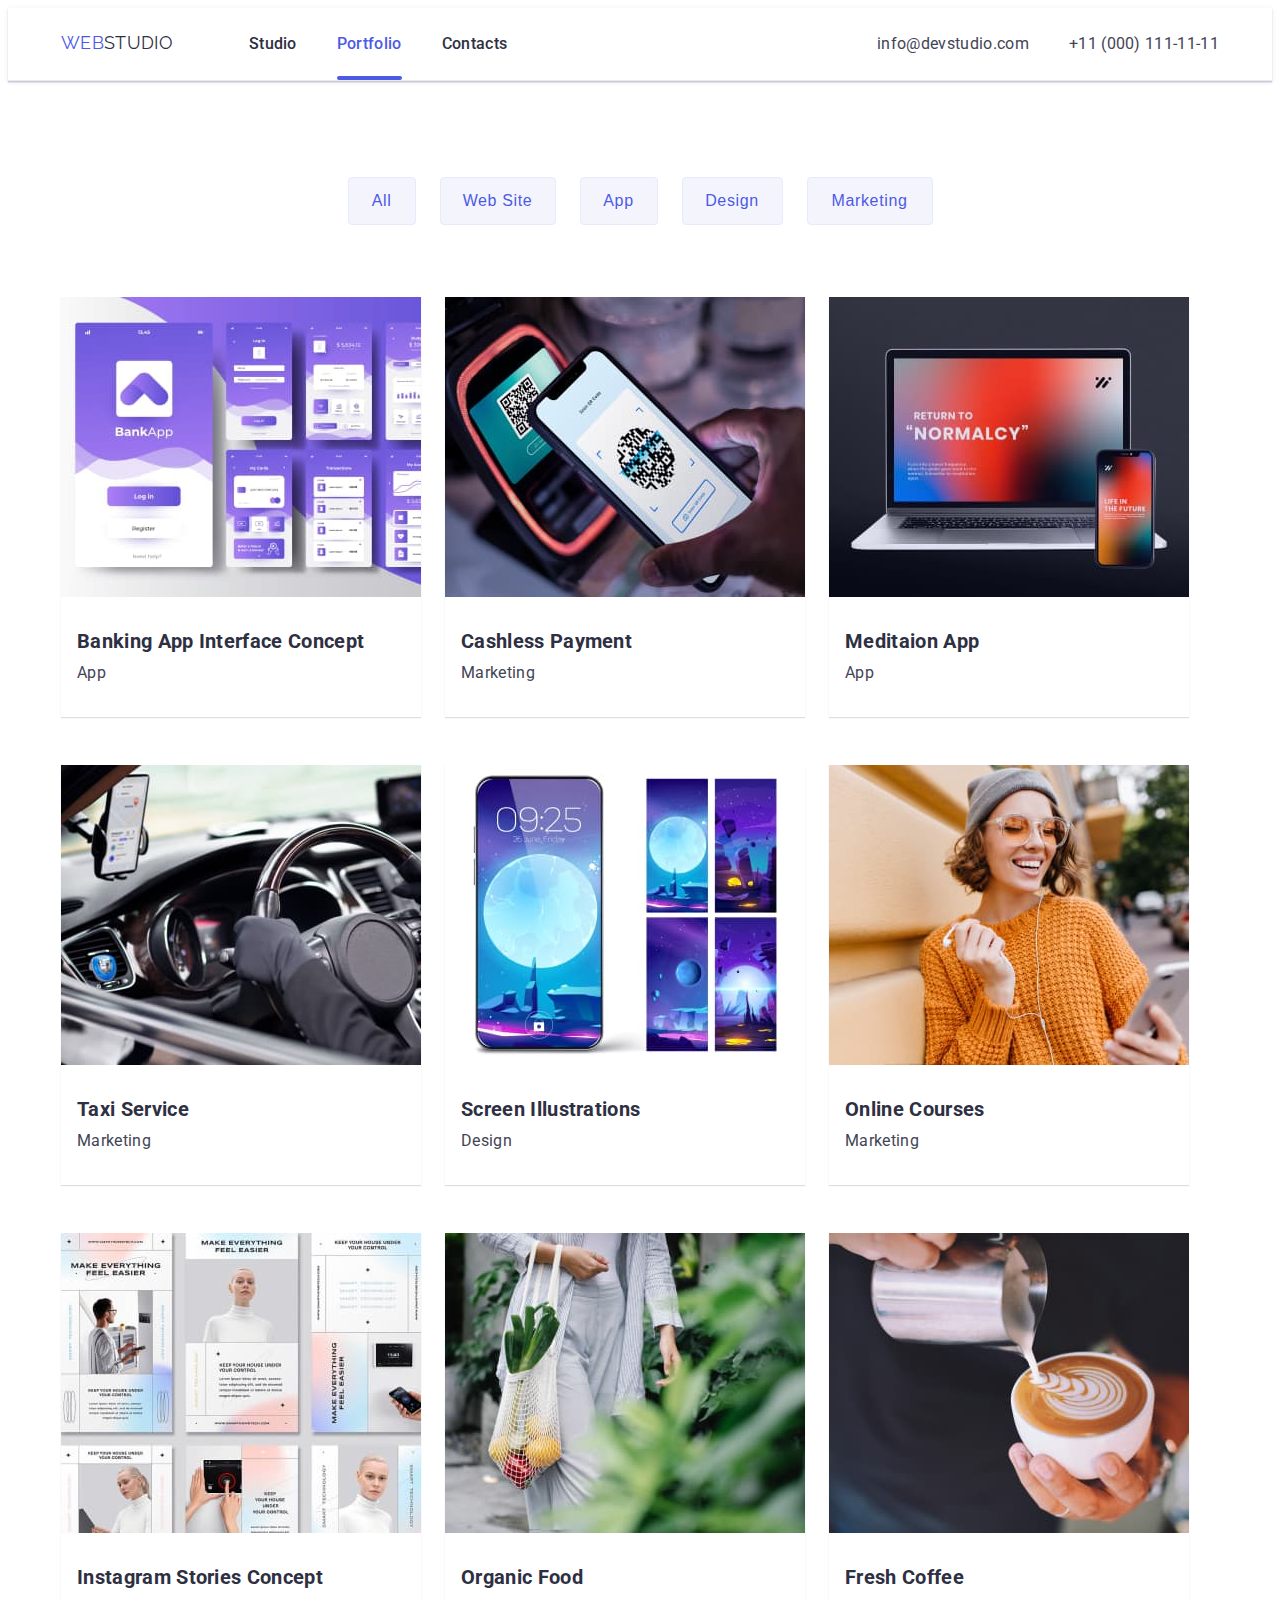
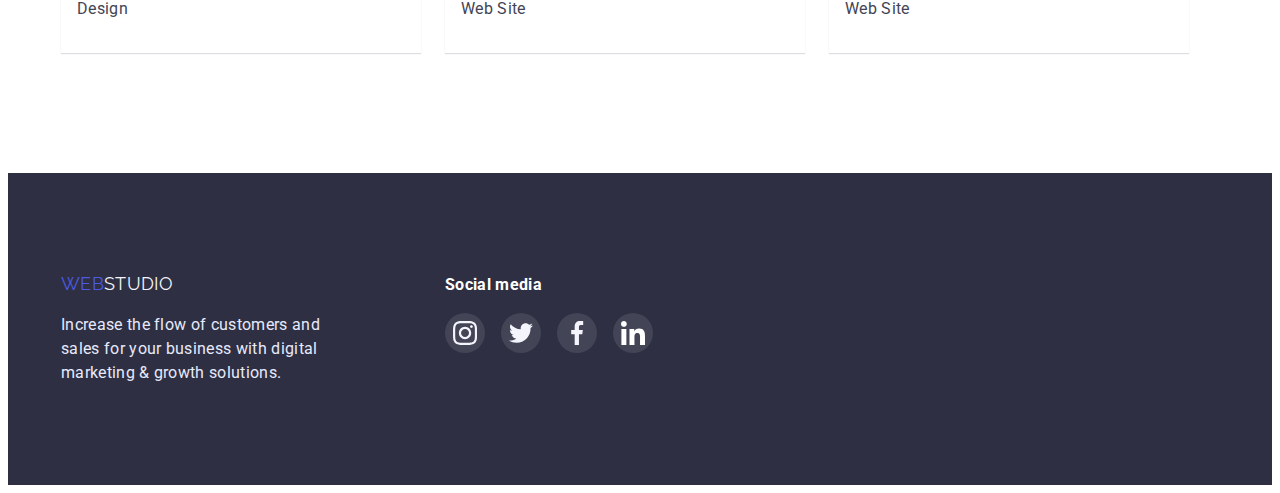
==== portfolio.html @ 6ad034c5 "Initial commit" ====
<!DOCTYPE html>
<html lang="en">
  <head>
    <meta charset="UTF-8" />
    <meta http-equiv="X-UA-Compatible" content="IE=edge" />
    <meta name="viewport" content="width=device-width, initial-scale=1.0" />
    <title>Porfolio</title>
    <link rel="preconnect" href="https://fonts.googleapis.com" />
    <link rel="preconnect" href="https://fonts.gstatic.com" crossorigin />
    <link
      href="https://fonts.googleapis.com/css2?family=Raleway:wght@800&family=Roboto:wght@400;500;700;900&display=swap"
      rel="stylesheet"
    />
    <link
      rel="stylesheet"
      href="https://cdnjs.cloudflare.com/ajax/libs/modern-normalize/1.1.0/modern-normalize.min.css"
      integrity="sha512-wpPYUAdjBVSE4KJnH1VR1HeZfpl1ub8YT/NKx4PuQ5NmX2tKuGu6U/JRp5y+Y8XG2tV+wKQpNHVUX03MfMFn9Q=="
      crossorigin="anonymous"
      referrerpolicy="no-referrer"
    />
    <link rel="stylesheet" href="./css/styles.css" />
  </head>

  <body>
    <!--=========ШАПКА==========-->

    <header class="header">
      <div class="container header-container">
        <nav class="flex-nav">
          <a class="logo" href="./index.html"
            ><span class="web">Web</span><span class="studio">Studio</span></a
          >
          <ul class="menu-link">
            <li class="nav-item">
              <a class="nav-link" href="./index.html">Studio</a>
            </li>
            <li class="nav-item">
              <a class="nav-link current" href="./portfolio.html">Portfolio</a>
            </li>
            <li class="nav-item">
              <a class="nav-link" href="">Contacts</a>
            </li>
          </ul>
        </nav>
        <address class="address">
          <ul class="address-container">
            <li class="contact-mail">
              <a class="contact-link" href="mailto:info@devstudio.com"
                >info@devstudio.com</a
              >
            </li>
            <li class="contact-phone">
              <a class="contact" href="tel:+110001111111"
                >+11 (000) 111-11-11</a
              >
            </li>
          </ul>
        </address>
      </div>
    </header>
    <main>
      <section class="buttons">
        <div class="container">
          <h1 class="visually-hidden">filter</h1>
          <ul class="portfolio-buttons">
            <li>
              <button type="button" class="all-btn all-btn-1">All</button>
            </li>
            <li>
              <button type="button" class="all-btn all-btn-2">Web Site</button>
            </li>
            <li>
              <button type="button" class="all-btn all-btn-3">App</button>
            </li>
            <li>
              <button type="button" class="all-btn all-btn-4">Design</button>
            </li>
            <li>
              <button type="button" class="all-btn all-btn-5">Marketing</button>
            </li>
          </ul>
          <h2 class="visually-hidden">all-device</h2>
          <ul class="work-portfolio">
            <li class="portfolio-box">
              <a class="portfolio-link thumb-link" href="">
                <div class="thumb">
                  <img
                    class="portfolio-img"
                    src="./images/img-portfolio/img.jpg"
                    alt="banking-app"
                    width="360"
                    height="300"
                  />
                  <div class="overlay">
                    <p class="overlay-content">
                      Lorem ipsum dolor sit amet consectetur adipisicing elit.
                      Tempore impedit molestias expedita cupiditate nulla aut
                      reprehenderit ratione error enim, recusandae voluptates
                      nihil natus fuga ab facere illo atque illum esse cum,
                      nobis ex, placeat aliquam repudiandae in. Libero, vero
                      delectus!
                    </p>
                  </div>
                </div>
                <div class="portfolio-title">
                  <h3>Banking App Interface Concept</h3>
                  <p>App</p>
                </div>
              </a>
            </li>
            <li class="portfolio-box">
              <a class="portfolio-link thumb-link" href="">
                <div class="thumb">
                  <img
                    src="./images/img-portfolio/img-1.jpg"
                    alt="apple-pay"
                    width="360"
                    height="300"
                  />
                  <div class="overlay">
                    <p class="overlay-content">
                      Lorem ipsum dolor sit amet consectetur adipisicing elit.
                      Tempore impedit molestias expedita cupiditate nulla aut
                      reprehenderit ratione error enim, recusandae voluptates
                      nihil natus fuga ab facere illo atque illum esse cum,
                      nobis ex, placeat aliquam repudiandae in. Libero, vero
                      delectus!
                    </p>
                  </div>
                </div>
                <div class="portfolio-title">
                  <h3>Cashless Payment</h3>
                  <p>Marketing</p>
                </div>
              </a>
            </li>
            <li class="portfolio-box">
              <a class="portfolio-link thumb-link" href="">
                <div class="thumb">
                  <img
                    src="./images/img-portfolio/img-2.jpg"
                    alt="for-mac-iphone"
                    width="360"
                    height="300"
                  />
                  <div class="overlay">
                    <p class="overlay-content">
                      Lorem ipsum dolor sit amet consectetur adipisicing elit.
                      Tempore impedit molestias expedita cupiditate nulla aut
                      reprehenderit ratione error enim, recusandae voluptates
                      nihil natus fuga ab facere illo atque illum esse cum,
                      nobis ex, placeat aliquam repudiandae in. Libero, vero
                      delectus!
                    </p>
                  </div>
                </div>
                <div class="portfolio-title">
                  <h3>Meditaion App</h3>
                  <p>App</p>
                </div>
              </a>
            </li>
            <li class="portfolio-box">
              <a class="portfolio-link thumb-link" href="">
                <div class="thumb">
                  <img
                    src="./images/img-portfolio/img-3.jpg"
                    alt="taxi-service"
                    width="360"
                    height="300"
                  />
                  <div class="overlay">
                    <p class="overlay-content">
                      Lorem ipsum dolor sit amet consectetur adipisicing elit.
                      Tempore impedit molestias expedita cupiditate nulla aut
                      reprehenderit ratione error enim, recusandae voluptates
                      nihil natus fuga ab facere illo atque illum esse cum,
                      nobis ex, placeat aliquam repudiandae in. Libero, vero
                      delectus!
                    </p>
                  </div>
                </div>
                <div class="portfolio-title">
                  <h3>Taxi Service</h3>
                  <p>Marketing</p>
                </div>
              </a>
            </li>
            <li class="portfolio-box">
              <a class="portfolio-link thumb-link" href="">
                <div class="thumb">
                  <img
                    src="./images/img-portfolio/img-4.jpg"
                    alt="screenshot"
                    width="360"
                    height="300"
                  />
                  <div class="overlay">
                    <p class="overlay-content">
                      Lorem ipsum dolor sit amet consectetur adipisicing elit.
                      Tempore impedit molestias expedita cupiditate nulla aut
                      reprehenderit ratione error enim, recusandae voluptates
                      nihil natus fuga ab facere illo atque illum esse cum,
                      nobis ex, placeat aliquam repudiandae in. Libero, vero
                      delectus!
                    </p>
                  </div>
                </div>
                <div class="portfolio-title">
                  <h3>Screen Illustrations</h3>
                  <p>Design</p>
                </div>
              </a>
            </li>
            <li class="portfolio-box">
              <a class="portfolio-link thumb-link" href="">
                <div class="thumb">
                  <img
                    src="./images/img-portfolio/img-5.jpg"
                    alt="girl"
                    width="360"
                    height="300"
                  />
                  <div class="overlay">
                    <p class="overlay-content">
                      Lorem ipsum dolor sit amet consectetur adipisicing elit.
                      Tempore impedit molestias expedita cupiditate nulla aut
                      reprehenderit ratione error enim, recusandae voluptates
                      nihil natus fuga ab facere illo atque illum esse cum,
                      nobis ex, placeat aliquam repudiandae in. Libero, vero
                      delectus!
                    </p>
                  </div>
                </div>
                <div class="portfolio-title">
                  <h3>Online Courses</h3>
                  <p>Marketing</p>
                </div>
              </a>
            </li>
            <li class="portfolio-box">
              <a class="portfolio-link thumb-link" href="">
                <div class="thumb">
                  <img
                    src="./images/img-portfolio/img-6.jpg"
                    alt="instagram"
                    width="360"
                    height="300"
                  />
                  <div class="overlay">
                    <p class="overlay-content">
                      Lorem ipsum dolor sit amet consectetur adipisicing elit.
                      Tempore impedit molestias expedita cupiditate nulla aut
                      reprehenderit ratione error enim, recusandae voluptates
                      nihil natus fuga ab facere illo atque illum esse cum,
                      nobis ex, placeat aliquam repudiandae in. Libero, vero
                      delectus!
                    </p>
                  </div>
                </div>
                <div class="portfolio-title">
                  <h3>Instagram Stories Concept</h3>
                  <p>Design</p>
                </div>
              </a>
            </li>
            <li class="portfolio-box">
              <a class="portfolio-link thumb-link" href="">
                <div class="thumb">
                  <img
                    src="./images/img-portfolio/img-7.jpg"
                    alt="organic-food"
                    width="360"
                    height="300"
                  />
                  <div class="overlay">
                    <p class="overlay-content">
                      Lorem ipsum dolor sit amet consectetur adipisicing elit.
                      Tempore impedit molestias expedita cupiditate nulla aut
                      reprehenderit ratione error enim, recusandae voluptates
                      nihil natus fuga ab facere illo atque illum esse cum,
                      nobis ex, placeat aliquam repudiandae in. Libero, vero
                      delectus!
                    </p>
                  </div>
                </div>
                <div class="portfolio-title">
                  <h3>Organic Food</h3>
                  <p>Web Site</p>
                </div>
              </a>
            </li>
            <li class="portfolio-box">
              <a class="portfolio-link thumb-link" href="">
                <div class="thumb">
                  <img
                    src="./images/img-portfolio/img-8.jpg"
                    alt="coffee"
                    width="360"
                  />
                  <div class="overlay">
                    <p class="overlay-content">
                      Lorem ipsum dolor sit amet consectetur adipisicing elit.
                      Tempore impedit molestias expedita cupiditate nulla aut
                      reprehenderit ratione error enim, recusandae voluptates
                      nihil natus fuga ab facere illo atque illum esse cum,
                      nobis ex, placeat aliquam repudiandae in. Libero, vero
                      delectus!
                    </p>
                  </div>
                </div>
                <div class="portfolio-title">
                  <h3>Fresh Coffee</h3>
                  <p>Web Site</p>
                </div>
              </a>
            </li>
          </ul>
        </div>
      </section>
    </main>
    <footer class="footer-box">
      <div class="container footer-container">
        <div class="footer-item">
          <a class="footer-logo" href="./index.html"
            ><span class="web">Web</span
            ><span class="footer-logo-studio">Studio</span></a
          >
          <p class="footer-text">
            Increase the flow of customers and sales for your business with
            digital marketing & growth solutions.
          </p>
        </div>
        <div class="social-footer">
          <h2>Social media</h2>
          <ul class="footer-icons">
            <li class="item">
              <a class="link" href="">
                <svg class="action">
                  <use href="./images/svg/icons.svg#icon-instagram"></use>
                </svg>
              </a>
            </li>
            <li class="item">
              <a class="link" href="">
                <svg class="action">
                  <use href="./images/svg/icons.svg#icon-twitter"></use>
                </svg>
              </a>
            </li>
            <li class="item">
              <a class="link" href="">
                <svg class="action">
                  <use href="./images/svg/icons.svg#icon-facebook"></use>
                </svg>
              </a>
            </li>
            <li class="item">
              <a class="link" href="">
                <svg class="action">
                  <use href="./images/svg/icons.svg#icon-linkedin"></use>
                </svg>
              </a>
            </li>
          </ul>
        </div>
      </div>
    </footer>
  </body>
</html>
---- css/styles.css ----
/* Titel h1 #2E2F42 */
/* параграфи p #434455 */
/* White #FFFFFF */
/* Buttons #4D5AE5 */
/* Success 1GREEN #31D0AA */
/* Subtle Text #8E8F99 */
/* Accent 1cornflower #E7E9FC */
/* Light 1CLOUD #F4F4FD */
/* Hero background 1GREY #2E2F42 */
/* Focus/Hover button #404BBF */

:root {
  --title-text-color: #2e2f42;
  --paragraph-text-color: #434455;
  --botton-text-color: #4d5ae5;
  --bgc-white-color: #ffffff;
  --studio-white-color: #f4f4fd;
  --focus-btn-color: #404bbf;
}

/* --primary-text-color: #434455;
  --secondary-text-color: #2E2F42;
  --third-text-color: #E7E9FC;
  --primary-bg-color: #fff;
  --second-bg-color: #F4F4FD;
  --accent-color: #4D5AE5;
  --secondary-accent-color: #404BBF;
  --customers-color: #8E8F99; */

body {
  font-family: 'Roboto', sans-serif;
  font-size: 16px;
  line-height: 1.5;
  background-color: var(--bgc-white-color);
  color: var(--paragraph-text-color);
  letter-spacing: 0.02em;
}

h1,
h2,
h3,
h4,
h5,
h6,
p {
  margin: 0px;
}
ul,
ol {
  margin-top: 0;
  margin-bottom: 0;
  padding-left: 0;
  list-style-type: none;
}
button {
  cursor: pointer;
}
img {
  display: block;
  height: auto;
  width: 100%;
}
a {
  text-decoration: none;
  transition-property: color;
  transition-duration: 250ms;
  transition-timing-function: cubic-bezier(0.4, 0, 0.2, 1);
}
::hover {
  transition-property: color;
}

.visually-hidden {
  position: absolute;
  width: 1px;
  height: 1px;
  margin: -1px;
  border: 0;
  padding: 0;
  white-space: nowrap;
  clip-path: inset(100%);
  clip: rect(0 0 0 0);
  overflow: hidden;
}

.container {
  max-width: 1158px;
  margin-right: auto;
  margin-left: auto;
  padding-right: 15px;
  padding-left: 15px;
}

/* =================LOGO==================  */

.logo {
  margin-right: 76px;
}
.web {
  color: var(--botton-text-color);
  font-size: 18px;
  line-height: 1;
  font-family: 'Raleway', sans-serif;
  text-transform: uppercase;
}
.studio {
  color: var(--title-text-color);
  font-size: 18px;
  line-height: 1;
  font-family: 'Raleway', sans-serif;
  text-transform: uppercase;
}

/* =================MENU==================  */

.header {
  border-bottom: 1px solid #e7e9fc;
  box-shadow: 0px 2px 1px rgba(46, 47, 66, 0.08),
    0px 1px 1px rgba(46, 47, 66, 0.16), 0px 1px 6px rgba(46, 47, 66, 0.08);
}
.header-container {
  display: flex;
  align-items: center;
}

.menu-link {
  display: flex;
  align-items: center;
}
.flex-nav {
  display: flex;
  align-items: center;
}
.nav-link {
  position: relative;

  padding: 24px 0;
  display: block;
  font-weight: 500;
  font-style: normal;
  font-size: 16px;
  line-height: 1.5;
  color: var(--title-text-color);
}
.nav-link.current::after {
  content: '';
  position: absolute;
  bottom: 0;
  left: 0;
  width: 100%;
  height: 4px;
  background-color: var(--botton-text-color);
  border-radius: 2px;

  transition-property: background-color;
  animation-duration: 250ms;
  transition-timing-function: cubic-bezier(0.4, 0, 0.2, 1);
}
.nav-link.current {
  color: var(--botton-text-color);
}

.nav-item:not(:last-child) {
  margin-right: 40px;
}

.nav-link:hover,
.nav-link:focus {
  color: var(--botton-text-color);
}
.address-container {
  display: flex;
  align-items: center;
}

.address {
  margin-left: auto;
  font-style: normal;
  font-size: 16px;
  line-height: 1.5;
  color: var(--paragraph-text-color);
}

.contact-mail {
  margin-right: 40px;
  margin-left: auto;
}

.contact-link,
.contact {
  color: var(--paragraph-text-color);

  transition-property: color;
  animation-duration: 250ms;
  transition-timing-function: cubic-bezier(0.4, 0, 0.2, 1);
}
.contact-link:hover,
.contact:hover {
  color: var(--botton-text-color);
}
.contact-link:focus,
.contact:focus {
  color: var(--botton-text-color);
}

/* =================HERO TITLE==================  */

.hero {
  padding: 188px 0;
  background-color: rgba(46, 47, 66, 0.7);
  text-align: center;
}
.hero-img {
  max-width: 1440px;
  margin: 0 auto;
  background-repeat: no-repeat;
  background-size: cover;

  background-image: linear-gradient(
      to top,
      rgba(46, 47, 66, 0.7),
      rgba(46, 47, 66, 0.7)
    ),
    url(../images/img-first-page/people-office-1.png);
}
.hero-title {
  font-weight: 700;
  font-size: 56px;
  line-height: 1.1;
  color: var(--bgc-white-color);

  max-width: 494px;
  margin-right: auto;
  margin-left: auto;
}

.hero-button {
  width: 169px;
  height: 56px;
  border-radius: 4px;
  border: 1px solid transparent;
  box-shadow: 0px 4px 4px rgba(0, 0, 0, 0.15);
  background-color: var(--botton-text-color);
  letter-spacing: 0.04em;

  margin-top: 48px;
  margin-left: auto;
  margin-right: auto;

  transition-property: box-shadow, background-color;
  transition-duration: 250ms;
  transition-timing-function: cubic-bezier(0.4, 0, 0.2, 1);
}

.hero-button:hover,
.hero-button:focus {
  background-color: var(--focus-btn-color);
  color: var(--bgc-white-color);
}

.button-text {
  color: var(--bgc-white-color);
  font-size: 16px;
  line-height: 1.5;
  font-weight: 500;
}
/* =================PRIORITIES==================  */

.priorities {
  padding-top: 120px;
  padding-bottom: 120px;
}
.priorities-list {
  display: flex;
}
.priorities-list .action {
  width: 64px;
  height: 64px;
}
.size-action {
  width: 264px;
  height: 112px;
  margin-bottom: 8px;
  display: flex;
  justify-content: center;
  align-items: center;
  background-color: var(--studio-white-color);
}
.priorities-list .item:not(:last-child) {
  margin-right: 22px;
}

.priorities h3 {
  font-size: 20px;
  line-height: 1.2;
  color: var(--title-text-color);

  margin-bottom: 8px;
}

/* =================WORK TITLE================== */

.work {
  padding-bottom: 120px;
}

.work-title {
  text-transform: capitalize;
  font-weight: 700;
  font-size: 36px;
  line-height: 1.1;
  color: var(--title-text-color);

  margin-bottom: 72px;
  text-align: center;
}
.work-list {
  display: flex;
  justify-content: space-around;
}
.work-list .item:not(:last-child) {
  margin-right: 24px;
}

/* =================TEAM=================  */

.team-section {
  background-color: var(--studio-white-color);
  height: 770px;
  padding-top: 120px;
  padding-bottom: 110px;
}

.team {
  font-weight: 700;
  font-size: 36px;
  line-height: 1.1;
  color: var(--title-text-color);

  text-align: center;
  margin-bottom: 72px;
}
.team-section h3 {
  font-size: 20px;
  line-height: 1.2;
  color: var(--title-text-color);

  margin-bottom: 8px;
}
.team-list {
  display: flex;
  text-align: center;
  justify-content: center;
}
.team-list .item {
  width: 264px;
  height: 428px;
  border-radius: 0px 0px 4px 4px;
  background-color: var(--bgc-white-color);
  box-shadow: 0px 1px 6px rgba(46, 47, 66, 0.08),
    0px 1px 1px rgba(46, 47, 66, 0.16), 0px 2px 1px rgba(46, 47, 66, 0.08);
}
.team-list .item .team-img {
  margin-bottom: 32px;
}
.team-list .item:not(:last-child) {
  margin-right: 24px;
}
.team-list .item p {
  margin-bottom: 8px;
}
.team-icons {
  display: flex;
  justify-content: space-around;
}
.team-list-link {
  width: 40px;
  height: 40px;
}
.team-list-link .link {
  width: 100%;
  height: 100%;
  border-radius: 50%;
  background-color: var(--botton-text-color);

  display: flex;
  justify-content: center;
  align-items: center;

  transition-property: background-color;
  transition-duration: 250ms;
  transition-timing-function: cubic-bezier(0.4, 0, 0.2, 1);
}
.team-icon {
  width: 16px;
  height: 16px;
  fill: #fff;
}
.team-icon:not(:last-child) {
  margin-right: 24px;
}
.team-list-link .link:hover,
.team-list-link .link:focus {
  background-color: var(--focus-btn-color);
}
/* =================COSTOMERS================== */

.costomers {
  display: flex;
  padding-top: 120px;
  padding-bottom: 120px;
}
.costomers h2 {
  margin-bottom: 72px;
  text-align: center;
}
.costomers-list {
  margin: auto;
  display: flex;
  gap: 24px;
}
.costomers-list .item {
  width: 168px;
  height: 88px;
}
.costomers-list .link {
  width: 100%;
  height: 100%;
  border: 1px solid #8e8f99;
  border-radius: 4px;
  fill: #8e8f99;

  display: flex;
  justify-content: center;
  align-items: center;

  transition-property: border, fill;
  transition-duration: 250ms;
  transition-timing-function: cubic-bezier(0.4, 0, 0.2, 1);
}
.costomers-list .action {
  width: 104px;
  height: 56px;
}
.costomers-list .link:hover,
.costomers-list .link:focus {
  border-color: var(--focus-btn-color);
  fill: var(--focus-btn-color);
}

/* =================FOOTER==================  */

.footer-box {
  background-color: var(--title-text-color);
  padding-top: 100px;
  padding-bottom: 100px;
}
.footer-logo-studio {
  color: var(--studio-white-color);
  font-size: 18px;
  line-height: 1.2;
  font-family: 'Raleway', sans-serif;
  text-transform: uppercase;
}
.footer-container {
  display: flex;
}
.footer-item {
  margin-right: 120px;
}

.footer-text {
  width: 264px;
  margin-top: 16px;
  font-size: 16px;
  line-height: 1.5;
  color: #e7e9fc;
}
.social-footer h2 {
  font-size: 16px;
  line-height: 150%; /* 24/16 */
  color: var(--bgc-white-color);
  margin-bottom: 16px;
}
.footer-icons {
  display: flex;
  gap: 16px;
}
.social-footer .item {
  width: 40px;
  height: 40px;
}
.social-footer .action {
  width: 24px;
  height: 24px;
  fill: #fff;
}
.social-footer .link {
  width: 100%;
  height: 100%;
  border-radius: 50px;
  background-color: var(--paragraph-text-color);

  display: flex;
  justify-content: center;
  align-items: center;

  transition-property: background-color;
  transition-duration: 250ms;
  transition-timing-function: cubic-bezier(0.4, 0, 0.2, 1);
}
.social-footer .link:hover,
.social-footer .link:focus {
  background-color: #31d0aa;
}

/* =================PORTFOLIO==================  */

.buttons {
  padding-top: 96px;
  padding-bottom: 120px;
}

.all-btn {
  font-size: 16px;
  font-weight: 500;
  line-height: 1.5;
  color: var(--botton-text-color);
  background-color: var(--studio-white-color);
  border-radius: 4px;
  border: 1px solid #e7e9fc;
  letter-spacing: 0.04em;

  transition-property: background-color, color;
  transition-duration: 250ms;
  transition-timing-function: cubic-bezier(0.4, 0, 0.2, 1);
}

.all-btn:focus,
.all-btn:hover {
  border: 1px solid transparent;
  background-color: var(--focus-btn-color);
  color: var(--bgc-white-color);
  box-shadow: 0px 3px 1px rgba(0, 0, 0, 0.1), 0px 2px 1px rgba(0, 0, 0, 0.08),
    0px 2px 2px rgba(0, 0, 0, 0.12);
}
.portfolio-buttons {
  display: flex;
  justify-content: center;
  margin-bottom: 72px;
  gap: 24px;
}
.all-btn {
  height: 48px;
}
.all-btn-1 {
  width: 68px;
}
.all-btn-2 {
  width: 116px;
}
.all-btn-3 {
  width: 78px;
}
.all-btn-4 {
  width: 101px;
}
.all-btn-5 {
  width: 126px;
}

.work-portfolio h3 {
  font-size: 20px;
  line-height: 1.2;
  margin-bottom: 8px;
  color: var(--title-text-color);
}
.work-portfolio {
  display: flex;
  flex-wrap: wrap;
}
.portfolio-box {
  margin-right: 24px;
  box-shadow: 0px 1px 1px 0px rgba(46, 47, 66, 0.16);
}
.portfolio-title p {
  color: var(--paragraph-text-color);
}
.portfolio-box:nth-child(-n + 6) {
  margin-bottom: 48px;
}
.portfolio-box:nth-child(3n) {
  margin-right: 0;
}
.portfolio-link {
  display: block;
  transition-property: box-shadow;
  transition-duration: 250ms;
  transition-timing-function: cubic-bezier(0.4, 0, 0.2, 1);
}
.portfolio-link:hover,
.portfolio-link:focus {
  box-shadow: 0px 1px 6px rgba(46, 47, 66, 0.08),
    0px 1px 1px rgba(46, 47, 66, 0.16), 0px 2px 1px rgba(46, 47, 66, 0.08);
}
.portfolio-title {
  padding-top: 32px;
  padding-bottom: 32px;
  padding-left: 16px;
}

/* ===================OVERLAY================== */

.thumb {
  position: relative;
  overflow: hidden;
}
.overlay-content {
  position: absolute;
  top: 0;
  left: 0;
  height: 100%;
  width: 100%;
  background-color: var(--botton-text-color);
  color: var(--studio-white-color);
  padding: 20px;

  transform: translateY(100%);

  transition-property: opacity, transform;
  transition-duration: 250ms;
  transition-timing-function: cubic-bezier(0.4, 0, 0.2, 1);
}
.thumb-link:hover .overlay-content {
  transform: translateY(0);
}

/* =================MODAL================= */

.backdrop.is-hidden {
  opacity: 0;
  pointer-events: none;
  visibility: hidden;
}
.backdrop {
  position: fixed;
  top: 0;
  left: 0;

  width: 100%;
  height: 100%;
  background-color: rgba(46, 47, 66, 0.4);

  transition-property: opacity, visibility;
  transition-duration: 250ms;
  transition-timing-function: cubic-bezier(0.4, 0, 0.2, 1);
}
.backdrop .modal {
  position: absolute;
  overflow: auto;
  top: 50%;
  left: 50%;
  transform: translate(-50%, -50%);

  width: 100%;
  height: 100%;
  max-width: 408px;
  max-height: 576px;

  background-color: #fcfcfc;
  box-shadow: 0px 1px 1px rgba(0, 0, 0, 0.14), 0px 1px 3px rgba(0, 0, 0, 0.12),
    0px 2px 1px rgba(0, 0, 0, 0.2);
  border-radius: 4px;

  
  transition-property: transform;
  transition-duration: 250ms;
  transition-timing-function: cubic-bezier(0.4, 0, 0.2, 1);
}

.close {
  position: absolute;
  top: 24px;
  right: 24px;

  width: 24px;
  height: 24px;
  background-color: #e7e9fc;
  border-radius: 50%;
  border: 1px solid rgba(0, 0, 0, 0.1);

  display: flex;
  justify-content: center;
  align-items: center;

  transition-property: background-color, border;
  transition-duration: 250ms;
  transition-timing-function: cubic-bezier(0.4, 0, 0.2, 1);
}
.close-btn {
  width: 8px;
  height: 8px;
}
.close:hover,
.close:focus {
  background-color: var(--focus-btn-color);
  fill: var(--bgc-white-color);
}
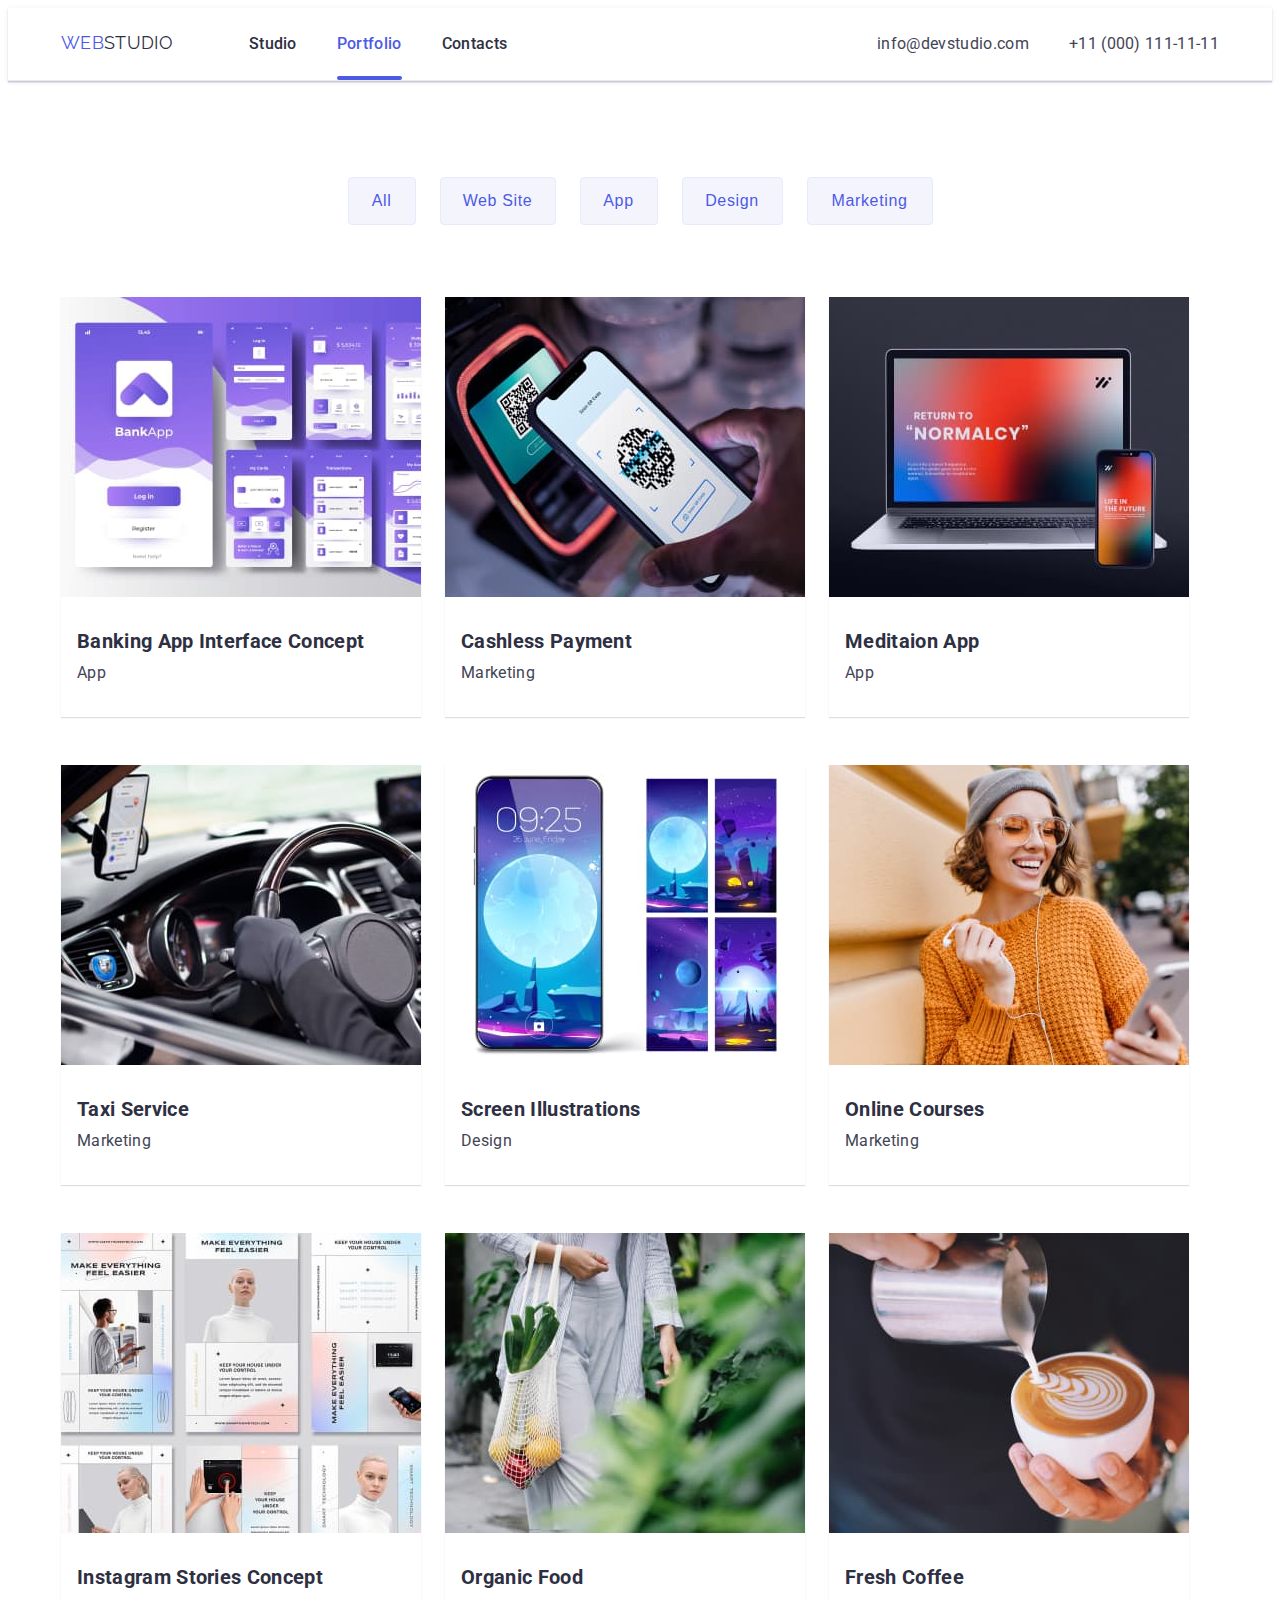
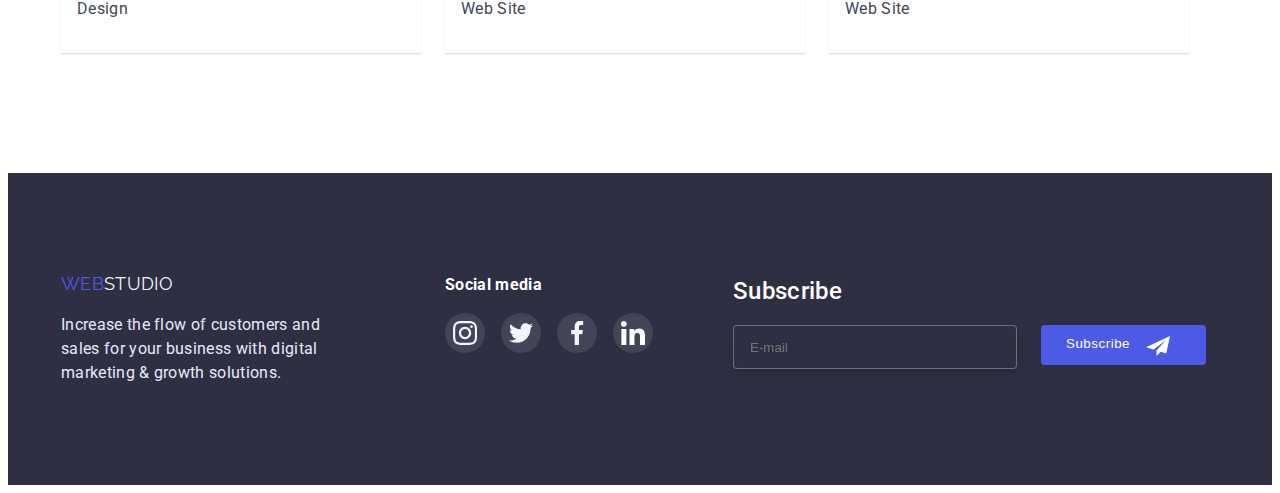
==== commit 3598df51: "Update" ====
--- a/portfolio.html
+++ b/portfolio.html
@@ -364,6 +364,25 @@
             </li>
           </ul>
         </div>
+        <div class="subscribe-box">
+          <h2 class="subscribe-text">Subscribe</h2>
+          <form class="subscribe-form" action="">
+            <label>
+              <input
+                class="subscribe-input"
+                type="email"
+                name="email"
+                placeholder="E-mail"
+              />
+            </label>
+            <button type="submit" class="subscribe-btn">
+              Subscribe
+              <svg class="icon">
+                <use href="./images/svg/icons.svg#icon-telegram"></use>
+              </svg>
+            </button>
+          </form>
+        </div>
       </div>
     </footer>
   </body>
--- a/css/styles.css
+++ b/css/styles.css
@@ -476,6 +476,9 @@
   line-height: 1.5;
   color: #e7e9fc;
 }
+.social-footer {
+  margin-right: 80px;
+}
 .social-footer h2 {
   font-size: 16px;
   line-height: 150%; /* 24/16 */
@@ -512,6 +515,61 @@
 .social-footer .link:hover,
 .social-footer .link:focus {
   background-color: #31d0aa;
+}
+
+/* ================SUBSCRIBE=============== */
+
+.subscribe-box {
+}
+.subscribe-text {
+  font-weight: 500;
+  line-height: 150%; /* 24/16 */
+  color: var(--bgc-white-color);
+  margin-bottom: 16px;
+}
+.subscribe-form {
+  display: flex;
+}
+.subscribe-input {
+  width: 264px;
+  height: 40px;
+  margin-right: 24px;
+  padding-left: 16px;
+  color: #fff;
+  background-color: var(--title-text-color);
+  border: 1px solid rgba(255, 255, 255, 0.3);
+  filter: drop-shadow(0px 4px 4px rgba(0, 0, 0, 0.15));
+  border-radius: 4px;
+}
+.subscribe-btn {
+  display: inline-flex;
+  gap: 16px;
+  padding: 8px 24px;
+  width: 165px;
+  height: 40px;
+  font-weight: 500;
+  line-height: 150%; /* 24/16 */
+
+  color: var(--bgc-white-color);
+  background-color: var(--botton-text-color);
+
+  border-radius: 4px;
+  border: 1px solid transparent;
+  letter-spacing: 0.04em;
+
+  transition-property: background-color;
+  transition-duration: 250ms;
+  transition-timing-function: cubic-bezier(0.4, 0, 0.2, 1);
+}
+
+.subscribe-box .icon {
+  width: 24px;
+  height: 24px;
+  fill: var(--bgc-white-color);
+}
+.subscribe-btn:hover,
+.subscribe-btn:focus {
+  background-color: var(--focus-btn-color);
 }
 
 /* =================PORTFOLIO==================  */
@@ -665,14 +723,13 @@
   width: 100%;
   height: 100%;
   max-width: 408px;
-  max-height: 576px;
+  max-height: 584px;
 
   background-color: #fcfcfc;
   box-shadow: 0px 1px 1px rgba(0, 0, 0, 0.14), 0px 1px 3px rgba(0, 0, 0, 0.12),
     0px 2px 1px rgba(0, 0, 0, 0.2);
   border-radius: 4px;
 
-  
   transition-property: transform;
   transition-duration: 250ms;
   transition-timing-function: cubic-bezier(0.4, 0, 0.2, 1);
@@ -706,3 +763,135 @@
   background-color: var(--focus-btn-color);
   fill: var(--bgc-white-color);
 }
+
+/* =================MODAL-INPUT================== */
+
+.modal-feedback {
+  display: flex;
+  flex-direction: column;
+  width: 100%;
+  height: 100%;
+}
+.modal-title {
+  display: flex;
+  justify-content: center;
+  margin-top: 72px;
+  margin-bottom: 14px;
+  font-weight: 500;
+  color: var(--title-text-color);
+}
+.form {
+  padding: 0 24px;
+}
+.modal-field {
+  position: relative;
+}
+.modal-icon {
+  position: absolute;
+  top: 32px;
+  left: 16px;
+  width: 18px;
+  height: 24px;
+  cursor: pointer;
+  fill: #2e2f42;
+}
+.modal-label {
+  font-size: 12px;
+  line-height: 133.333333%; /* 16/12 */
+  color: #8e8f99;
+  letter-spacing: 0.04em;
+
+}
+.modal-input {
+  padding-left: 38px;
+  width: 100%;
+  height: 40px;
+  border: 1px solid rgba(33, 33, 33, 0.2);
+  border-radius: 4px;
+  outline: none;
+  
+}
+.modal-form {
+  position: relative;
+  margin-bottom: 18px;
+}
+
+.modal-comment {
+  width: 100%;
+  height: 120px;
+  padding: 8px 0px 0px 16px;
+  border: 1px solid rgba(33, 33, 33, 0.2);
+  border-radius: 4px;
+  resize: none;
+  outline: none;
+}
+.modal-form-comment {
+  margin-bottom: 16px;
+}
+.modal-form-check {
+  font-size: 12px;
+  line-height: 133.333333%; /* 16/12 */
+  margin-left: 24px;
+  color: #757575;
+  letter-spacing: 0.04em;
+}
+.modal-policy {
+  text-decoration: underline;
+}
+.modal-form-check::before {
+  content: '';
+  position: absolute;
+  top: 5px;
+  left: 0;
+  width: 16px;
+  height: 16px;
+  border: 1.25px solid #2e2f42;
+  border-radius: 2px;
+  cursor: pointer;
+}
+.user-policy:checked + .modal-form-check::before {
+  background-color: var(--focus-btn-color);
+  background-image: url(../images/svg/Vector.svg);
+  background-repeat: no-repeat;
+  background-position: 50% 50%;
+  border-color: var(--focus-btn-color);
+}
+.user-policy:focus + .modal-form-check::before {
+  border-color: var(--focus-btn-color);
+}
+.modal-btn-submit {
+  width: 169px;
+  height: 56px;
+  margin: 0 96px;
+
+  color: var(--bgc-white-color);
+  background-color: var(--botton-text-color);
+  box-shadow: 0px 4px 4px rgba(0, 0, 0, 0.15);
+  border-radius: 4px;
+  border-color: transparent;
+
+  transition-property: background-color, border;
+  transition-duration: 250ms;
+  transition-timing-function: cubic-bezier(0.4, 0, 0.2, 1);
+}
+.modal-btn-submit:focus,
+.modal-btn-submit:hover {
+  background-color: var(--focus-btn-color);
+}
+.modal-input:focus {
+  border: 1px solid #4d5ae5;
+}
+.modal-input:focus + svg {
+  fill: #4d5ae5;
+}
+.modal-comment:focus {
+  border: 1px solid #4d5ae5;
+}
+.modal-comment:focus::placeholder,
+.modal-input:focus::placeholder {
+  color: #4d5ae5;
+}
+.modal-comment::placeholder,
+.modal-input::placeholder {
+  color: transparent;
+}
